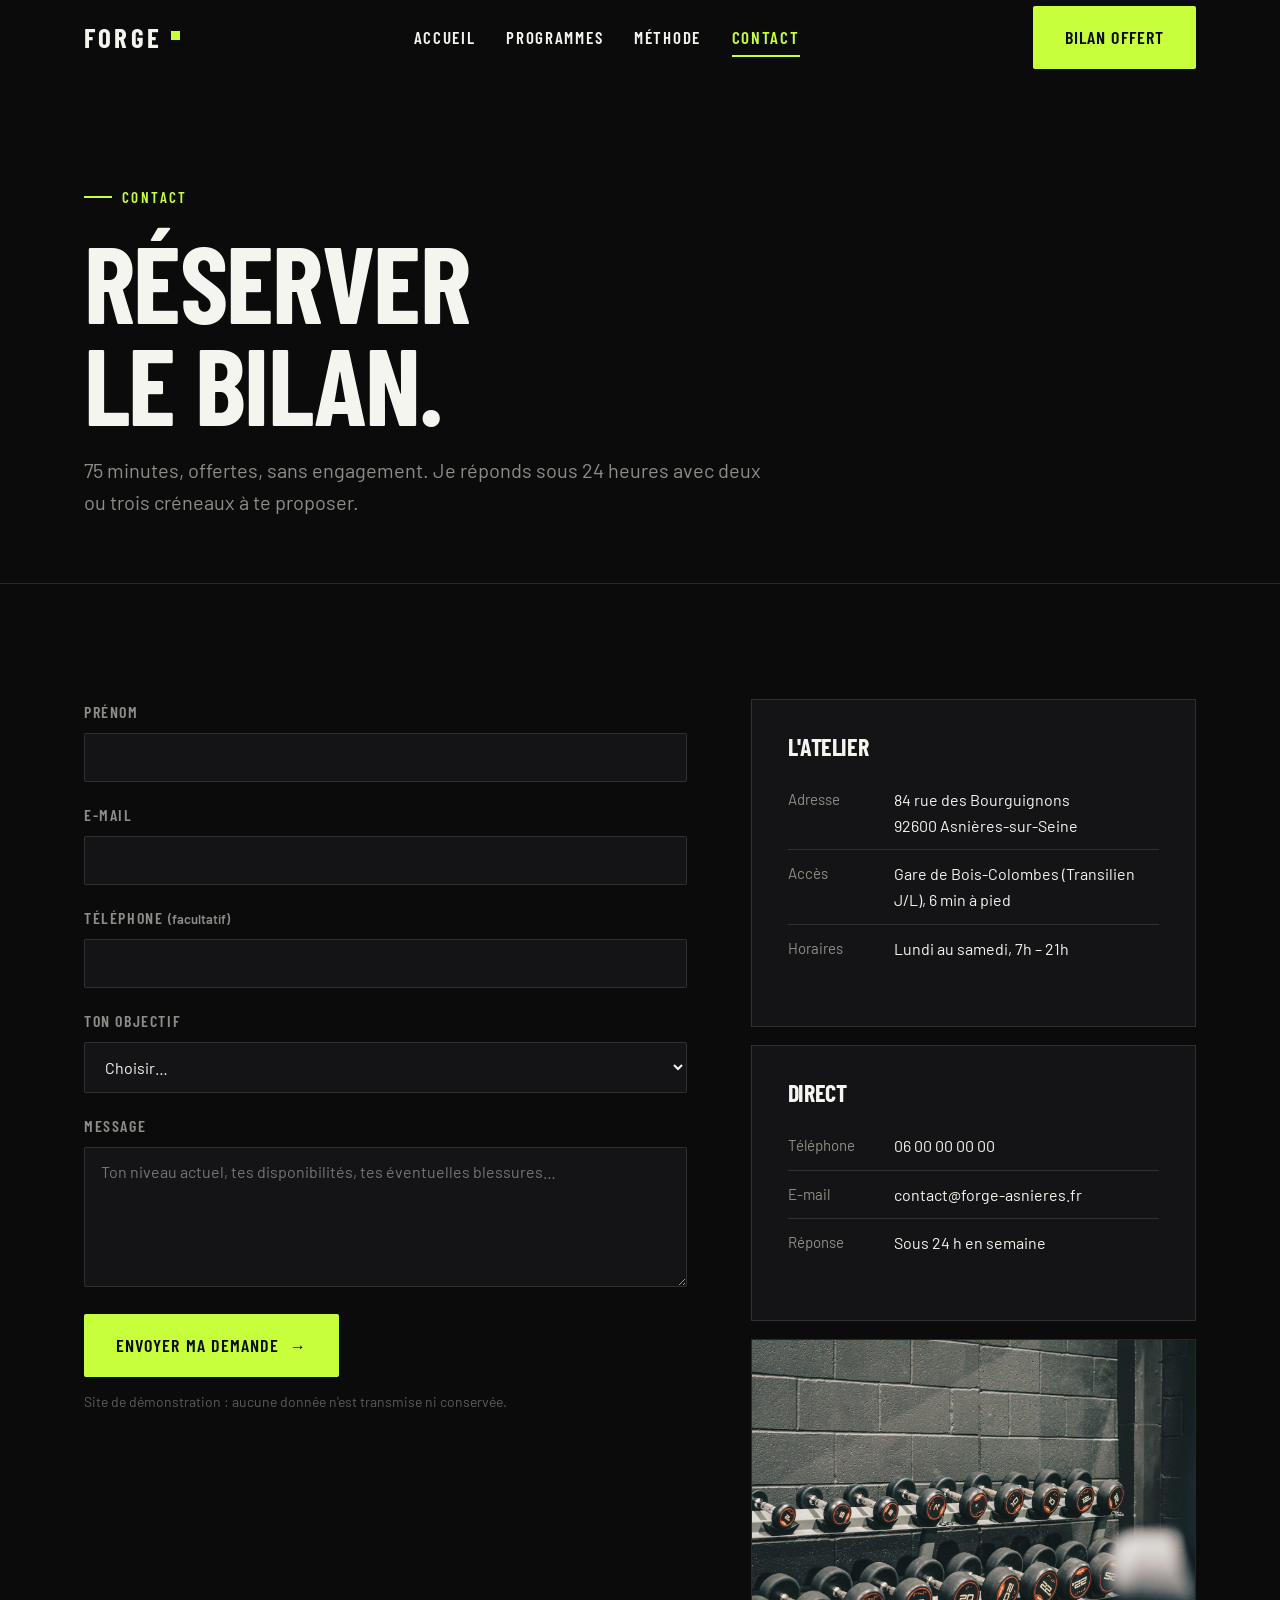
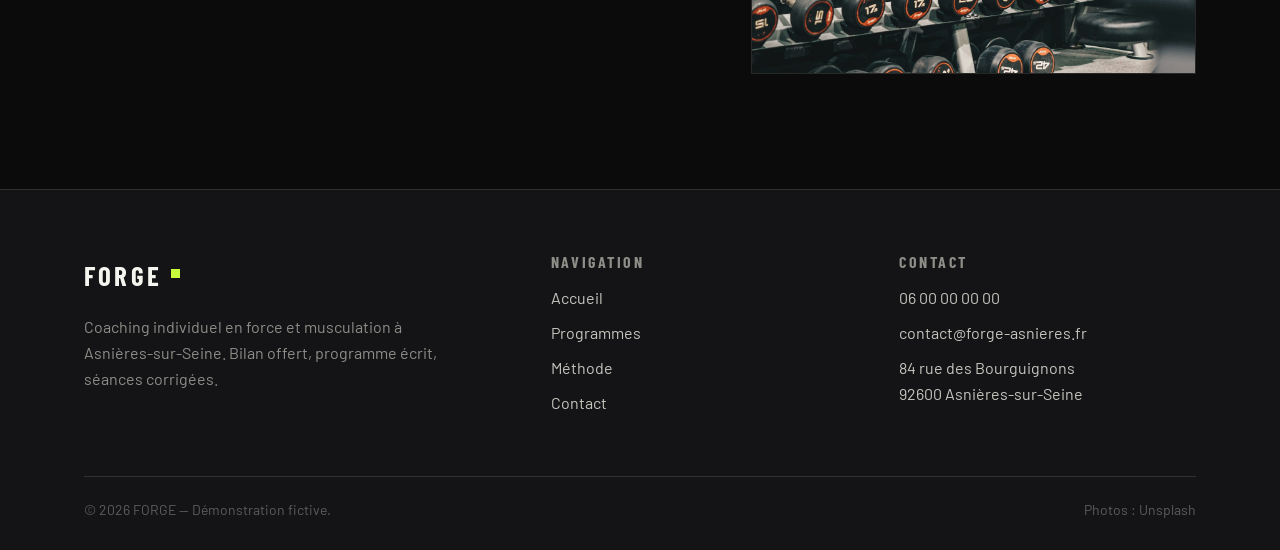
==== contact.html @ 5db246a4 "Mise en ligne initiale du site forge Co-Authored-By: Claude Opus 5.5 <noreply@anthropic.com>" ====
<!DOCTYPE html>
<html lang="fr">
<head>
<meta charset="utf-8">
<meta name="viewport" content="width=device-width, initial-scale=1">
<title>Réserver un bilan — FORGE, Asnières-sur-Seine</title>
<link rel="icon" href="images/favicon/favicon.ico" sizes="48x48">
<link rel="icon" type="image/png" sizes="32x32" href="images/favicon/favicon-32.png">
<link rel="icon" type="image/png" sizes="16x16" href="images/favicon/favicon-16.png">
<link rel="apple-touch-icon" href="images/favicon/apple-touch-icon.png">
<meta name="description" content="Réservez votre bilan offert de 75 minutes à l'atelier FORGE, 84 rue des Bourguignons, Asnières-sur-Seine.">
<link rel="stylesheet" href="css/style.css?v=2">
</head>
<body>

<header class="header" id="header">
  <div class="wrap">
    <a class="logo" href="index.html">Forge<span class="logo-dot"></span></a>
    <nav class="nav" aria-label="Navigation principale">
      <a href="index.html">Accueil</a>
      <a href="programmes.html">Programmes</a>
      <a href="index.html#methode">Méthode</a>
      <a href="contact.html" aria-current="page">Contact</a>
    </nav>
    <a class="btn btn--lime header-cta" href="contact.html">Bilan offert</a>
    <button class="burger" id="burger" aria-label="Ouvrir le menu" aria-expanded="false" aria-controls="mobile-nav">
      <span></span>
    </button>
  </div>
</header>

<nav class="mobile-nav" id="mobile-nav" aria-label="Navigation mobile">
  <a href="index.html">Accueil</a>
  <a href="programmes.html">Programmes</a>
  <a href="index.html#methode">Méthode</a>
  <a href="contact.html">Contact</a>
  <a class="btn btn--lime" href="contact.html">Réserver un bilan offert</a>
</nav>

<main>

  <section class="page-head">
    <div class="wrap">
      <span class="eyebrow">Contact</span>
      <h1>Réserver<br>le bilan.</h1>
      <p class="lead">75 minutes, offertes, sans engagement. Je réponds sous 24 heures avec deux ou trois créneaux à te proposer.</p>
    </div>
  </section>

  <section class="section">
    <div class="wrap">
      <div class="contact-grid">

        <div>
          <div class="form-ok" id="form-ok" role="status">
            <b>Demande envoyée.</b>
            <p style="margin-top:8px;color:#C6C6BF">Merci, je reviens vers toi sous 24 heures avec des créneaux. Dans une vraie mise en ligne, ce formulaire serait relié à une boîte mail ou à un service comme Formspree.</p>
          </div>

          <form id="contact-form" novalidate>
            <div class="field">
              <label for="nom">Prénom</label>
              <input type="text" id="nom" name="nom" autocomplete="given-name">
              <span class="err"></span>
            </div>

            <div class="field">
              <label for="email">E-mail</label>
              <input type="email" id="email" name="email" autocomplete="email">
              <span class="err"></span>
            </div>

            <div class="field">
              <label for="tel">Téléphone <span style="text-transform:none;letter-spacing:0;font-family:var(--font-body);font-size:13px">(facultatif)</span></label>
              <input type="tel" id="tel" name="tel" autocomplete="tel">
              <span class="err"></span>
            </div>

            <div class="field">
              <label for="objectif">Ton objectif</label>
              <select id="objectif" name="objectif">
                <option value="">Choisir…</option>
                <option value="debut">Débuter la musculation</option>
                <option value="force">Gagner en force</option>
                <option value="masse">Prendre de la masse</option>
                <option value="perte">Perdre du poids</option>
                <option value="retour">Revenir après une blessure ou une pause</option>
                <option value="competition">Préparer une compétition</option>
              </select>
              <span class="err"></span>
            </div>

            <div class="field">
              <label for="message">Message</label>
              <textarea id="message" name="message" placeholder="Ton niveau actuel, tes disponibilités, tes éventuelles blessures…"></textarea>
              <span class="err"></span>
            </div>

            <button class="btn btn--lime" type="submit">Envoyer ma demande <span class="arrow">&rarr;</span></button>
            <p class="form-note">Site de démonstration : aucune donnée n'est transmise ni conservée.</p>
          </form>
        </div>

        <aside>
          <div class="info-card">
            <h3>L'atelier</h3>
            <dl>
              <div class="info-row"><dt>Adresse</dt><dd>84 rue des Bourguignons<br>92600 Asnières-sur-Seine</dd></div>
              <div class="info-row"><dt>Accès</dt><dd>Gare de Bois-Colombes (Transilien J/L), 6 min à pied</dd></div>
              <div class="info-row"><dt>Horaires</dt><dd>Lundi au samedi, 7h – 21h</dd></div>
            </dl>
          </div>

          <div class="info-card">
            <h3>Direct</h3>
            <dl>
              <div class="info-row"><dt>Téléphone</dt><dd><a href="tel:+33600000000">06 00 00 00 00</a></dd></div>
              <div class="info-row"><dt>E-mail</dt><dd><a href="mailto:contact@forge-asnieres.fr">contact@forge-asnieres.fr</a></dd></div>
              <div class="info-row"><dt>Réponse</dt><dd>Sous 24 h en semaine</dd></div>
            </dl>
          </div>

          <figure style="margin:18px 0 0;border:1px solid var(--line)">
            <img src="images/halteres.jpg" alt="Rack d'haltères contre un mur de béton à l'atelier" loading="lazy" width="1600" height="1067" style="width:100%;aspect-ratio:4/3;object-fit:cover">
          </figure>
        </aside>

      </div>
    </div>
  </section>

</main>

<footer class="footer">
  <div class="wrap">
    <div class="footer-grid">
      <div>
        <a class="logo" href="index.html">Forge<span class="logo-dot"></span></a>
        <p class="footer-tag">Coaching individuel en force et musculation à Asnières-sur-Seine. Bilan offert, programme écrit, séances corrigées.</p>
      </div>
      <div>
        <h4>Navigation</h4>
        <ul>
          <li><a href="index.html">Accueil</a></li>
          <li><a href="programmes.html">Programmes</a></li>
          <li><a href="index.html#methode">Méthode</a></li>
          <li><a href="contact.html">Contact</a></li>
        </ul>
      </div>
      <div>
        <h4>Contact</h4>
        <ul>
          <li><a href="tel:+33600000000">06 00 00 00 00</a></li>
          <li><a href="mailto:contact@forge-asnieres.fr">contact@forge-asnieres.fr</a></li>
          <li>84 rue des Bourguignons<br>92600 Asnières-sur-Seine</li>
        </ul>
      </div>
    </div>
    <div class="footer-bottom">
      <span>© 2026 FORGE — Démonstration fictive.</span>
      <span>Photos : Unsplash</span>
    </div>
  </div>
</footer>

<script src="js/main.js?v=2"></script>
</body>
</html>
---- css/style.css ----
/* FORGE — coaching force & musculation. Charbon + lime, typo condensée, angles vifs. */
@import url('https://fonts.googleapis.com/css2?family=Barlow+Condensed:wght@500;600;700&family=Barlow:wght@300;400;500;600;700&display=swap');

:root {
  --ink: #0B0B0C;
  --ink-2: #141417;
  --ink-3: #1C1C21;
  --paper: #F5F5F0;
  --paper-2: #E6E6DF;
  --lime: #C8FF3D;
  --lime-2: #A9E522;
  --muted: #8E8E88;
  --muted-dark: #5C5C5E;
  --line: rgba(245, 245, 240, 0.12);
  --line-dark: rgba(11, 11, 12, 0.14);

  --font-display: "Barlow Condensed", "Arial Narrow", sans-serif;
  --font-body: "Barlow", system-ui, -apple-system, sans-serif;

  --wrap: 1240px;
  --gutter: clamp(20px, 5vw, 64px);
  --header-h: 76px;
}

* { box-sizing: border-box; }

html { scroll-behavior: smooth; }
@media (prefers-reduced-motion: reduce) {
  html { scroll-behavior: auto; }
}

body {
  margin: 0;
  background: var(--ink);
  color: var(--paper);
  font-family: var(--font-body);
  font-size: 17px;
  line-height: 1.62;
  font-weight: 400;
  -webkit-font-smoothing: antialiased;
  overflow-x: hidden;
}

h1, h2, h3, h4 {
  font-family: var(--font-display);
  font-weight: 700;
  line-height: 0.94;
  letter-spacing: -0.015em;
  text-transform: uppercase;
  margin: 0;
}

p { margin: 0; }
ul, ol { margin: 0; padding: 0; list-style: none; }
a { color: inherit; text-decoration: none; }
/* height:auto est indispensable : sans lui l'attribut HTML height écrase l'aspect-ratio CSS */
img { display: block; max-width: 100%; height: auto; }
button { font: inherit; cursor: pointer; }

:focus-visible {
  outline: 3px solid var(--lime);
  outline-offset: 3px;
}

.wrap {
  max-width: var(--wrap);
  margin-inline: auto;
  padding-inline: var(--gutter);
}

.section { padding-block: clamp(64px, 9vw, 130px); }
.section--tight { padding-block: clamp(48px, 6vw, 84px); }

.paper {
  background: var(--paper);
  color: var(--ink);
}
.paper .eyebrow { color: var(--ink); }
.paper .eyebrow::before { background: var(--ink); }

/* ---------- petits éléments partagés ---------- */

.eyebrow {
  display: inline-flex;
  align-items: center;
  gap: 10px;
  font-family: var(--font-display);
  font-size: 15px;
  font-weight: 600;
  letter-spacing: 0.16em;
  text-transform: uppercase;
  color: var(--lime);
  margin-bottom: 20px;
}
.eyebrow::before {
  content: "";
  width: 28px;
  height: 2px;
  background: var(--lime);
}

.h-xl { font-size: clamp(44px, 7.4vw, 104px); }
.h-lg { font-size: clamp(36px, 5.2vw, 68px); }
.h-md { font-size: clamp(26px, 3.2vw, 40px); }

.lead {
  font-size: clamp(17px, 1.6vw, 20px);
  color: var(--muted);
  max-width: 62ch;
}
.paper .lead { color: #4A4A46; }

.mark {
  color: var(--lime);
}

.btn {
  display: inline-flex;
  align-items: center;
  justify-content: center;
  gap: 10px;
  padding: 15px 30px;
  font-family: var(--font-display);
  font-size: 18px;
  font-weight: 600;
  letter-spacing: 0.06em;
  text-transform: uppercase;
  border: 2px solid transparent;
  border-radius: 2px;
  transition: background-color .2s ease, color .2s ease, border-color .2s ease, transform .2s ease;
}
.btn:active { transform: translateY(1px); }

.btn--lime { background: var(--lime); color: var(--ink); }
.btn--lime:hover { background: var(--lime-2); }

.btn--ghost { border-color: var(--line); color: var(--paper); }
.btn--ghost:hover { border-color: var(--lime); color: var(--lime); }

.paper .btn--ghost { border-color: var(--line-dark); color: var(--ink); }
.paper .btn--ghost:hover { border-color: var(--ink); background: var(--ink); color: var(--paper); }

.btn--dark { background: var(--ink); color: var(--paper); }
.btn--dark:hover { background: #26262b; }

.arrow { font-size: 0.9em; }

/* ---------- header ---------- */

.header {
  position: fixed;
  inset: 0 0 auto 0;
  z-index: 100;
  height: var(--header-h);
  display: flex;
  align-items: center;
  transition: background-color .3s ease, border-color .3s ease;
  border-bottom: 1px solid transparent;
}
.header.is-stuck {
  background: rgba(11, 11, 12, 0.92);
  backdrop-filter: blur(12px);
  border-bottom-color: var(--line);
}
.header .wrap {
  width: 100%;
  display: flex;
  align-items: center;
  justify-content: space-between;
  gap: 24px;
}

.logo {
  font-family: var(--font-display);
  font-size: 27px;
  font-weight: 700;
  letter-spacing: 0.12em;
  text-transform: uppercase;
  display: inline-flex;
  align-items: center;
  gap: 9px;
}
.logo-dot {
  width: 9px;
  height: 9px;
  background: var(--lime);
  display: block;
  margin-bottom: 4px;
}

.nav {
  display: flex;
  align-items: center;
  gap: clamp(18px, 2.4vw, 36px);
}
.nav a {
  font-family: var(--font-display);
  font-size: 17px;
  font-weight: 600;
  letter-spacing: 0.1em;
  text-transform: uppercase;
  color: var(--paper);
  padding-block: 6px;
  position: relative;
}
.nav a::after {
  content: "";
  position: absolute;
  left: 0;
  bottom: 0;
  width: 0;
  height: 2px;
  background: var(--lime);
  transition: width .25s ease;
}
.nav a:hover::after,
.nav a[aria-current="page"]::after { width: 100%; }
.nav a[aria-current="page"] { color: var(--lime); }

.header-cta { display: inline-flex; }

.burger {
  display: none;
  width: 44px;
  height: 44px;
  background: none;
  border: 1px solid var(--line);
  border-radius: 2px;
  color: var(--paper);
  align-items: center;
  justify-content: center;
  padding: 0;
  -webkit-appearance: none;
  appearance: none;
}
.burger span {
  display: block;
  width: 20px;
  height: 2px;
  background: currentColor;
  position: relative;
  transition: background-color .2s ease;
}
.burger span::before,
.burger span::after {
  content: "";
  position: absolute;
  left: 0;
  width: 20px;
  height: 2px;
  background: currentColor;
  transition: transform .25s ease;
}
.burger span::before { top: -6px; }
.burger span::after { top: 6px; }
.burger[aria-expanded="true"] span { background: transparent; }
.burger[aria-expanded="true"] span::before { transform: translateY(6px) rotate(45deg); }
.burger[aria-expanded="true"] span::after { transform: translateY(-6px) rotate(-45deg); }

.mobile-nav {
  position: fixed;
  inset: var(--header-h) 0 auto 0;
  background: var(--ink);
  border-bottom: 1px solid var(--line);
  z-index: 99;
  padding: 12px var(--gutter) 28px;
  display: none;
  flex-direction: column;
  gap: 4px;
}
.mobile-nav.is-open { display: flex; }
.mobile-nav a {
  font-family: var(--font-display);
  font-size: 30px;
  font-weight: 600;
  letter-spacing: 0.04em;
  text-transform: uppercase;
  padding-block: 12px;
  border-bottom: 1px solid var(--line);
}
.mobile-nav .btn { margin-top: 18px; }

/* ---------- hero ---------- */

.hero {
  position: relative;
  min-height: 100svh;
  display: flex;
  align-items: flex-end;
  overflow: hidden;
  border-bottom: 1px solid var(--line);
}
.hero-bg {
  position: absolute;
  inset: 0;
  background-image: url("../images/hero-barre.jpg");
  background-size: cover;
  background-position: center 38%;
  transform: scale(1.04);
}
.hero-bg::after {
  content: "";
  position: absolute;
  inset: 0;
  background:
    linear-gradient(to top, rgba(11, 11, 12, 0.95) 6%, rgba(11, 11, 12, 0.34) 52%, rgba(11, 11, 12, 0.66) 100%),
    linear-gradient(to right, rgba(11, 11, 12, 0.82) 0%, rgba(11, 11, 12, 0.04) 58%);
}
.hero .wrap {
  position: relative;
  z-index: 2;
  width: 100%;
  padding-bottom: clamp(38px, 5vw, 64px);
  padding-top: calc(var(--header-h) + 40px);
}
.hero h1 {
  font-size: clamp(38px, 6.2vw, 84px);
  line-height: 0.92;
  max-width: 16ch;
}
.hero h1 .line { display: block; overflow: hidden; }
.hero h1 .line > span {
  display: block;
  animation: rise 0.9s cubic-bezier(0.22, 1, 0.36, 1) backwards;
}
.hero h1 .line:nth-child(1) > span { animation-delay: .05s; }
.hero h1 .line:nth-child(2) > span { animation-delay: .17s; }

.hero-sub {
  margin-top: 26px;
  max-width: 48ch;
  font-size: clamp(16px, 1.5vw, 19px);
  color: #CFCFC8;
  animation: rise 0.9s cubic-bezier(0.22, 1, 0.36, 1) .32s backwards;
}
.hero-actions {
  display: flex;
  flex-wrap: wrap;
  gap: 12px;
  margin-top: 32px;
  animation: rise 0.9s cubic-bezier(0.22, 1, 0.36, 1) .42s backwards;
}
@keyframes rise {
  from { opacity: 0; transform: translateY(22px); }
  to { opacity: 1; transform: translateY(0); }
}

.scroll-hint {
  position: absolute;
  right: var(--gutter);
  bottom: clamp(38px, 5vw, 64px);
  z-index: 2;
  display: flex;
  align-items: center;
  gap: 12px;
  font-family: var(--font-display);
  font-size: 14px;
  font-weight: 600;
  letter-spacing: 0.18em;
  text-transform: uppercase;
  color: var(--muted);
}
.scroll-hint i {
  display: block;
  width: 1px;
  height: 46px;
  background: linear-gradient(to bottom, var(--lime), transparent);
}

/* ---------- bande de chiffres ---------- */

.stats {
  background: var(--lime);
  color: var(--ink);
}
.stats ul {
  display: grid;
  grid-template-columns: repeat(3, 1fr);
}
.stats li {
  padding: clamp(26px, 3.4vw, 44px) clamp(14px, 2vw, 32px);
  border-left: 1px solid rgba(11, 11, 12, 0.18);
}
.stats li:first-child { border-left: 0; }
.stats .num {
  font-family: var(--font-display);
  font-size: clamp(42px, 6vw, 82px);
  font-weight: 700;
  line-height: 0.9;
  letter-spacing: -0.02em;
  display: block;
}
.stats .label {
  font-size: 14px;
  font-weight: 600;
  letter-spacing: 0.1em;
  text-transform: uppercase;
  margin-top: 10px;
  color: rgba(11, 11, 12, 0.72);
}

/* ---------- pour qui (blocs) ---------- */

.section-head {
  display: grid;
  grid-template-columns: minmax(0, 1.1fr) minmax(0, 1fr);
  gap: clamp(20px, 4vw, 60px);
  align-items: end;
  margin-bottom: clamp(38px, 5vw, 64px);
}
.section-head .lead { margin-bottom: 4px; }

.cases {
  display: grid;
  grid-template-columns: repeat(3, 1fr);
  gap: 1px;
  background: var(--line-dark);
  border-block: 1px solid var(--line-dark);
}
.case {
  background: var(--paper);
  padding: clamp(26px, 3vw, 40px) clamp(20px, 2.4vw, 34px) clamp(30px, 3.6vw, 46px);
  transition: background-color .25s ease, color .25s ease;
}
.case:hover { background: var(--ink); color: var(--paper); }
.case:hover .case-num { color: var(--lime); }
.case:hover p { color: #B9B9B2; }
.case-num {
  font-family: var(--font-display);
  font-size: 15px;
  font-weight: 700;
  letter-spacing: 0.2em;
  color: var(--muted-dark);
  transition: color .25s ease;
}
.case h3 {
  font-size: clamp(24px, 2.6vw, 33px);
  margin: 16px 0 12px;
}
.case p { color: #55554F; transition: color .25s ease; font-size: 16px; }

/* ---------- méthode (timeline) ---------- */

.method-layout {
  display: grid;
  grid-template-columns: minmax(0, 0.9fr) minmax(0, 1.1fr);
  gap: clamp(30px, 5vw, 80px);
  align-items: start;
}
.method-sticky { position: sticky; top: calc(var(--header-h) + 36px); }
.method-figure {
  margin-top: 30px;
  border: 1px solid var(--line);
  overflow: hidden;
}
.method-figure img {
  width: 100%;
  aspect-ratio: 4 / 3;
  object-fit: cover;
  filter: grayscale(1) contrast(1.06);
}

.method {
  position: relative;
  padding-left: clamp(46px, 5vw, 66px);
}
.method::before {
  content: "";
  position: absolute;
  left: 16px;
  top: 8px;
  bottom: 8px;
  width: 2px;
  background: var(--line);
}
.method-fill {
  position: absolute;
  left: 16px;
  top: 8px;
  width: 2px;
  height: 0;
  background: var(--lime);
  transition: height .15s linear;
}
.phase {
  position: relative;
  padding-bottom: clamp(30px, 4vw, 48px);
}
.phase:last-child { padding-bottom: 0; }
.phase::before {
  content: "";
  position: absolute;
  left: calc(-1 * clamp(46px, 5vw, 66px) + 11px);
  top: 10px;
  width: 12px;
  height: 12px;
  background: var(--ink-3);
  border: 2px solid var(--muted-dark);
  border-radius: 50%;
  transition: background-color .3s ease, border-color .3s ease, transform .3s ease;
}
.phase.is-on::before {
  background: var(--lime);
  border-color: var(--lime);
  transform: scale(1.15);
}
.phase-kicker {
  font-family: var(--font-display);
  font-size: 14px;
  font-weight: 700;
  letter-spacing: 0.2em;
  color: var(--muted-dark);
  transition: color .3s ease;
}
.phase.is-on .phase-kicker { color: var(--lime); }
.phase h3 {
  font-size: clamp(25px, 2.8vw, 36px);
  margin: 10px 0 12px;
  color: var(--muted);
  transition: color .3s ease;
}
.phase.is-on h3 { color: var(--paper); }
.phase p { color: var(--muted); font-size: 16px; max-width: 54ch; }

/* ---------- programmes ---------- */

.plans {
  display: grid;
  gap: 1px;
  background: var(--line);
  border-block: 1px solid var(--line);
}
.plan {
  background: var(--ink);
  display: grid;
  grid-template-columns: 82px minmax(0, 1.15fr) minmax(0, 1.5fr) auto;
  gap: clamp(16px, 2.6vw, 40px);
  align-items: center;
  padding: clamp(24px, 3vw, 38px) clamp(4px, 1vw, 12px);
  transition: background-color .25s ease;
  position: relative;
}
.plan:hover { background: var(--ink-2); }
.plan-index {
  font-family: var(--font-display);
  font-size: clamp(30px, 3.6vw, 46px);
  font-weight: 700;
  color: var(--muted-dark);
  line-height: 1;
  text-align: center;
  transition: color .25s ease;
}
.plan:hover .plan-index { color: var(--lime); }
.plan-name { font-size: clamp(28px, 3.4vw, 44px); }
.plan-name small {
  display: block;
  font-family: var(--font-body);
  font-size: 14px;
  font-weight: 600;
  letter-spacing: 0.08em;
  text-transform: uppercase;
  color: var(--lime);
  margin-top: 8px;
}
.plan-desc { color: var(--muted); font-size: 16px; }
.plan-desc ul { display: flex; flex-wrap: wrap; gap: 8px 18px; margin-top: 12px; }
.plan-desc li {
  font-size: 14px;
  font-weight: 500;
  letter-spacing: 0.04em;
  text-transform: uppercase;
  color: #B4B4AD;
  display: flex;
  align-items: center;
  gap: 7px;
}
.plan-desc li::before {
  content: "";
  width: 5px;
  height: 5px;
  background: var(--lime);
}
.plan-price {
  text-align: right;
  padding-right: clamp(6px, 1.4vw, 18px);
  white-space: nowrap;
}
.plan-price b {
  font-family: var(--font-display);
  font-size: clamp(30px, 3.4vw, 42px);
  font-weight: 700;
  display: block;
  line-height: 1;
}
.plan-price span {
  font-size: 13px;
  letter-spacing: 0.08em;
  text-transform: uppercase;
  color: var(--muted);
}
.plan--featured { background: var(--ink-2); }
.plan--featured::after {
  content: "";
  position: absolute;
  left: 0;
  top: 0;
  bottom: 0;
  width: 3px;
  background: var(--lime);
}

/* ---------- sélecteur de programme ---------- */

.finder {
  border: 1px solid var(--line);
  background: var(--ink-2);
  padding: clamp(24px, 3.4vw, 52px);
}
.paper .finder {
  background: #FFFFFF;
  border-color: var(--line-dark);
}
.finder-step { display: none; }
.finder-step.is-active { display: block; animation: fade .35s ease; }
@keyframes fade { from { opacity: 0; transform: translateY(8px); } to { opacity: 1; transform: none; } }

.finder-progress {
  display: flex;
  gap: 6px;
  margin-bottom: 26px;
}
.finder-progress i {
  height: 3px;
  flex: 1;
  background: var(--line-dark);
  transition: background-color .3s ease;
}
.finder-progress i.is-done { background: var(--lime); }

.finder h3 { font-size: clamp(24px, 2.8vw, 34px); margin-bottom: 22px; }
.finder-options { display: grid; gap: 10px; }
.finder-opt {
  display: flex;
  align-items: center;
  justify-content: space-between;
  gap: 16px;
  width: 100%;
  text-align: left;
  padding: 17px 20px;
  background: transparent;
  border: 1px solid var(--line-dark);
  border-radius: 2px;
  color: inherit;
  font-size: 16px;
  font-weight: 500;
  transition: border-color .2s ease, background-color .2s ease, transform .2s ease;
}
.finder-opt:hover {
  border-color: var(--ink);
  background: var(--ink);
  color: var(--paper);
  transform: translateX(4px);
}
.finder-opt .chev { color: var(--lime); font-family: var(--font-display); font-weight: 700; }

.finder-result { display: none; }
.finder-result.is-active { display: block; animation: fade .4s ease; }
.finder-result .res-badge {
  display: inline-block;
  background: var(--lime);
  color: var(--ink);
  font-family: var(--font-display);
  font-size: 14px;
  font-weight: 700;
  letter-spacing: 0.18em;
  text-transform: uppercase;
  padding: 7px 14px;
  margin-bottom: 18px;
}
.finder-result h3 { font-size: clamp(34px, 5vw, 62px); margin-bottom: 6px; }
.finder-result .res-price {
  font-family: var(--font-display);
  font-size: 22px;
  font-weight: 600;
  letter-spacing: 0.06em;
  text-transform: uppercase;
  color: var(--muted-dark);
  margin-bottom: 16px;
}
.finder-result .res-why { color: #55554F; max-width: 52ch; margin-bottom: 24px; }
.finder-actions { display: flex; flex-wrap: wrap; gap: 12px; }
.finder-restart {
  background: none;
  border: 0;
  padding: 0;
  color: var(--muted-dark);
  font-size: 15px;
  text-decoration: underline;
  text-underline-offset: 4px;
}
.finder-restart:hover { color: var(--ink); }

/* ---------- résultats ---------- */

.results {
  display: grid;
  grid-template-columns: repeat(3, 1fr);
  gap: clamp(16px, 2vw, 28px);
}
.result {
  border: 1px solid var(--line);
  padding: clamp(22px, 2.6vw, 34px);
  display: flex;
  flex-direction: column;
  gap: 18px;
  transition: border-color .25s ease, transform .25s ease;
}
.result:hover { border-color: var(--lime); transform: translateY(-3px); }
.result-jump {
  display: flex;
  align-items: baseline;
  gap: 12px;
  font-family: var(--font-display);
  font-weight: 700;
  line-height: 1;
}
.result-jump .from { font-size: clamp(24px, 2.6vw, 32px); color: var(--muted-dark); }
.result-jump .to { font-size: clamp(38px, 4.6vw, 58px); color: var(--lime); }
.result-jump .sep { color: var(--muted-dark); font-size: 22px; }
.result-metric {
  font-size: 13px;
  font-weight: 600;
  letter-spacing: 0.14em;
  text-transform: uppercase;
  color: var(--muted);
}
.result blockquote {
  margin: 0;
  font-size: 16px;
  color: #C6C6BF;
  border-left: 2px solid var(--line);
  padding-left: 16px;
}
.result cite {
  font-style: normal;
  font-size: 14px;
  font-weight: 600;
  letter-spacing: 0.06em;
  text-transform: uppercase;
  color: var(--muted);
  margin-top: auto;
}

/* ---------- coach ---------- */

.coach {
  display: grid;
  grid-template-columns: minmax(0, 0.85fr) minmax(0, 1.15fr);
  gap: clamp(28px, 5vw, 76px);
  align-items: center;
}
.coach-photo { position: relative; }
.coach-photo img {
  width: 100%;
  aspect-ratio: 4 / 5;
  object-fit: cover;
  object-position: center 22%;
}
.coach-photo::after {
  content: "";
  position: absolute;
  left: -14px;
  bottom: -14px;
  width: 96px;
  height: 96px;
  border-left: 3px solid var(--lime);
  border-bottom: 3px solid var(--lime);
}
.coach-creds {
  display: grid;
  gap: 1px;
  background: var(--line-dark);
  border: 1px solid var(--line-dark);
  margin-top: 30px;
}
.paper .coach-creds { background: var(--line-dark); }
.coach-creds li {
  background: var(--paper);
  padding: 15px 20px;
  display: flex;
  align-items: center;
  gap: 14px;
  font-size: 15px;
  font-weight: 500;
}
.coach-creds li b {
  font-family: var(--font-display);
  font-size: 17px;
  letter-spacing: 0.12em;
  color: var(--muted-dark);
  min-width: 26px;
}

/* ---------- lieu ---------- */

.place {
  position: relative;
  min-height: clamp(360px, 52vw, 560px);
  display: flex;
  align-items: center;
  overflow: hidden;
}
.place-bg {
  position: absolute;
  inset: 0;
  background: url("../images/salle.jpg") center/cover;
}
.place-bg::after {
  content: "";
  position: absolute;
  inset: 0;
  background: linear-gradient(to right,
    rgba(11, 11, 12, 0.96) 0%,
    rgba(11, 11, 12, 0.92) 52%,
    rgba(11, 11, 12, 0.50) 78%,
    rgba(11, 11, 12, 0.30) 100%);
}
.place .wrap { position: relative; z-index: 2; }
.place-card { max-width: 56ch; }
.place .lead { color: #D2D2CB; }
.place-facts {
  display: grid;
  grid-template-columns: repeat(3, minmax(0, 1fr));
  gap: 20px;
  margin-top: 26px;
  padding-top: 22px;
  border-top: 1px solid var(--line);
}
.place-facts dt {
  font-size: 13px;
  font-weight: 600;
  letter-spacing: 0.12em;
  text-transform: uppercase;
  color: var(--lime);
}
.place-facts dd { margin: 4px 0 0; font-size: 16px; color: #CFCFC8; }

/* ---------- CTA final ---------- */

.cta {
  background: var(--lime);
  color: var(--ink);
  text-align: center;
}
.cta h2 { font-size: clamp(40px, 6.6vw, 92px); }
.cta p {
  margin: 20px auto 30px;
  max-width: 50ch;
  color: rgba(11, 11, 12, 0.76);
  font-size: 18px;
}
.cta .btn--dark { padding-inline: 44px; }

/* ---------- footer ---------- */

.footer {
  background: var(--ink-2);
  border-top: 1px solid var(--line);
  padding-block: clamp(44px, 5vw, 70px) 28px;
}
.footer-grid {
  display: grid;
  grid-template-columns: minmax(0, 1.4fr) repeat(2, minmax(0, 1fr));
  gap: clamp(26px, 4vw, 56px);
}
.footer h4 {
  font-size: 16px;
  letter-spacing: 0.16em;
  color: var(--muted);
  margin-bottom: 16px;
}
.footer li { margin-bottom: 9px; font-size: 16px; color: #C6C6BF; }
.footer li a:hover { color: var(--lime); }
.footer-tag { color: var(--muted); max-width: 40ch; margin-top: 16px; font-size: 16px; }
.footer-bottom {
  margin-top: clamp(32px, 4vw, 52px);
  padding-top: 22px;
  border-top: 1px solid var(--line);
  display: flex;
  flex-wrap: wrap;
  gap: 10px 24px;
  justify-content: space-between;
  font-size: 14px;
  color: var(--muted-dark);
}

/* ---------- page interne : bandeau ---------- */

.page-head {
  padding-top: calc(var(--header-h) + clamp(56px, 8vw, 110px));
  padding-bottom: clamp(38px, 5vw, 70px);
  border-bottom: 1px solid var(--line);
  position: relative;
  overflow: hidden;
}
.page-head h1 { font-size: clamp(46px, 8.5vw, 116px); }
.page-head .lead { margin-top: 20px; }

/* ---------- grille détail programme ---------- */

.detail {
  display: grid;
  grid-template-columns: repeat(3, 1fr);
  gap: clamp(16px, 2vw, 26px);
}
.detail-card {
  border: 1px solid var(--line);
  background: var(--ink-2);
  display: flex;
  flex-direction: column;
  transition: transform .25s ease, border-color .25s ease;
}
.detail-card:hover { transform: translateY(-4px); border-color: var(--lime); }
.detail-card img {
  width: 100%;
  aspect-ratio: 16 / 10;
  object-fit: cover;
  filter: grayscale(1) contrast(1.1);
  transition: filter .35s ease;
}
.detail-card:hover img { filter: grayscale(0) contrast(1); }
.detail-body { padding: clamp(22px, 2.6vw, 32px); display: flex; flex-direction: column; gap: 14px; flex: 1; }
.detail-body h3 { font-size: clamp(28px, 3vw, 38px); }
.detail-body .price {
  font-family: var(--font-display);
  font-size: 34px;
  font-weight: 700;
  color: var(--lime);
  line-height: 1;
}
.detail-body .price span {
  font-family: var(--font-body);
  font-size: 13px;
  font-weight: 600;
  letter-spacing: 0.1em;
  text-transform: uppercase;
  color: var(--muted);
  display: block;
  margin-top: 6px;
}
.detail-list { display: grid; gap: 9px; margin-top: 4px; }
.detail-list li {
  display: flex;
  gap: 10px;
  font-size: 15px;
  color: #C0C0B9;
  line-height: 1.45;
}
.detail-list li::before { content: "—"; color: var(--lime); }
.detail-body .btn { margin-top: auto; }

/* ---------- FAQ ---------- */

.faq { display: grid; gap: 1px; background: var(--line); border-block: 1px solid var(--line); }
.faq-item { background: var(--ink); }
.faq-q {
  width: 100%;
  background: none;
  border: 0;
  padding: clamp(20px, 2.4vw, 28px) 0;
  display: flex;
  align-items: center;
  justify-content: space-between;
  gap: 20px;
  text-align: left;
  color: var(--paper);
  font-family: var(--font-display);
  font-size: clamp(20px, 2.2vw, 27px);
  font-weight: 600;
  text-transform: uppercase;
  letter-spacing: -0.01em;
  transition: color .2s ease;
}
.faq-q:hover { color: var(--lime); }
.faq-q .sign {
  flex: none;
  width: 22px;
  height: 22px;
  position: relative;
}
.faq-q .sign::before,
.faq-q .sign::after {
  content: "";
  position: absolute;
  background: var(--lime);
  transition: transform .25s ease, opacity .25s ease;
}
.faq-q .sign::before { left: 0; top: 10px; width: 22px; height: 2px; }
.faq-q .sign::after { left: 10px; top: 0; width: 2px; height: 22px; }
.faq-q[aria-expanded="true"] .sign::after { transform: rotate(90deg); opacity: 0; }
.faq-a {
  max-height: 0;
  overflow: hidden;
  transition: max-height .3s ease;
}
.faq-a p { padding-bottom: 26px; color: var(--muted); max-width: 70ch; }

/* ---------- contact ---------- */

.contact-grid {
  display: grid;
  grid-template-columns: minmax(0, 1.15fr) minmax(0, 0.85fr);
  gap: clamp(30px, 5vw, 70px);
  align-items: start;
}
.field { margin-bottom: 20px; }
.field label {
  display: block;
  font-family: var(--font-display);
  font-size: 16px;
  font-weight: 600;
  letter-spacing: 0.1em;
  text-transform: uppercase;
  margin-bottom: 8px;
  color: var(--muted);
}
.field input,
.field select,
.field textarea {
  width: 100%;
  background: var(--ink-2);
  border: 1px solid var(--line);
  border-radius: 2px;
  color: var(--paper);
  font-family: var(--font-body);
  font-size: 16px;
  padding: 14px 16px;
  transition: border-color .2s ease;
}
.field textarea { min-height: 140px; resize: vertical; }
.field input:focus,
.field select:focus,
.field textarea:focus { outline: none; border-color: var(--lime); }
.field .err {
  display: none;
  margin-top: 7px;
  font-size: 14px;
  color: #FF6B5E;
}
.field.has-error input,
.field.has-error select,
.field.has-error textarea { border-color: #FF6B5E; }
.field.has-error .err { display: block; }

.form-note { font-size: 14px; color: var(--muted-dark); margin-top: 14px; }
.form-ok {
  display: none;
  border: 1px solid var(--lime);
  background: rgba(200, 255, 61, 0.08);
  padding: 22px 24px;
  margin-bottom: 24px;
}
.form-ok.is-on { display: block; }
.form-ok b { color: var(--lime); font-family: var(--font-display); font-size: 22px; letter-spacing: 0.04em; }

.info-card {
  border: 1px solid var(--line);
  background: var(--ink-2);
  padding: clamp(24px, 3vw, 36px);
}
.info-card + .info-card { margin-top: 18px; }
.info-card h3 { font-size: 24px; margin-bottom: 16px; }
.info-row { display: flex; gap: 14px; padding-block: 11px; border-top: 1px solid var(--line); font-size: 16px; }
.info-row:first-of-type { border-top: 0; }
.info-row dt { color: var(--muted); min-width: 92px; font-size: 15px; }
.info-row dd { margin: 0; color: var(--paper); }
.info-card a:hover { color: var(--lime); }

/* ---------- apparition au scroll ---------- */

.reveal { opacity: 0; transform: translateY(24px); }
.reveal.is-in {
  opacity: 1;
  transform: none;
  transition: opacity .7s cubic-bezier(0.22, 1, 0.36, 1), transform .7s cubic-bezier(0.22, 1, 0.36, 1);
}
@media (prefers-reduced-motion: reduce) {
  .reveal, .reveal.is-in { opacity: 1; transform: none; transition: none; }
  .hero h1 .line > span, .hero-sub, .hero-actions { animation: none; }
}

/* ---------- responsive ---------- */

@media (max-width: 1080px) {
  .plan { grid-template-columns: 60px minmax(0, 1fr) auto; row-gap: 14px; }
  .plan-desc { grid-column: 2 / -1; }
  .method-layout { grid-template-columns: 1fr; }
  .method-sticky { position: static; }
  .method-figure { display: none; }
}

@media (max-width: 900px) {
  .nav, .header-cta { display: none; }
  .burger { display: inline-flex; }
  .section-head { grid-template-columns: 1fr; align-items: start; }
  .cases { grid-template-columns: 1fr; }
  .results { grid-template-columns: 1fr; }
  .coach { grid-template-columns: 1fr; }
  .coach-photo img { aspect-ratio: 3 / 2; object-position: center 20%; }
  .detail { grid-template-columns: 1fr; }
  .contact-grid { grid-template-columns: 1fr; }
  /* le dégradé horizontal ne protège plus le texte quand il occupe toute la largeur */
  .place-bg::after {
    background: linear-gradient(to bottom, rgba(11, 11, 12, 0.88), rgba(11, 11, 12, 0.94));
  }
  .footer-grid { grid-template-columns: 1fr 1fr; }
  .scroll-hint { display: none; }
  .hero-bg::after {
    background: linear-gradient(to top,
      rgba(11, 11, 12, 0.97) 18%,
      rgba(11, 11, 12, 0.62) 68%,
      rgba(11, 11, 12, 0.80) 100%);
  }
}

@media (max-width: 620px) {
  body { font-size: 16px; }
  .stats ul { grid-template-columns: 1fr; }
  .stats li { border-left: 0; border-top: 1px solid rgba(11, 11, 12, 0.18); }
  .stats li:first-child { border-top: 0; }
  .plan {
    grid-template-columns: 1fr;
    gap: 12px;
    padding-inline: 2px;
  }
  .plan-index { text-align: left; font-size: 24px; }
  .plan-desc { grid-column: 1; }
  .plan-price { text-align: left; padding-right: 0; }
  .plan--featured::after { width: 100%; height: 3px; bottom: auto; }
  .footer-grid { grid-template-columns: 1fr; }
  .place-facts { grid-template-columns: 1fr; gap: 14px; }
  .hero h1 { max-width: 100%; }
}
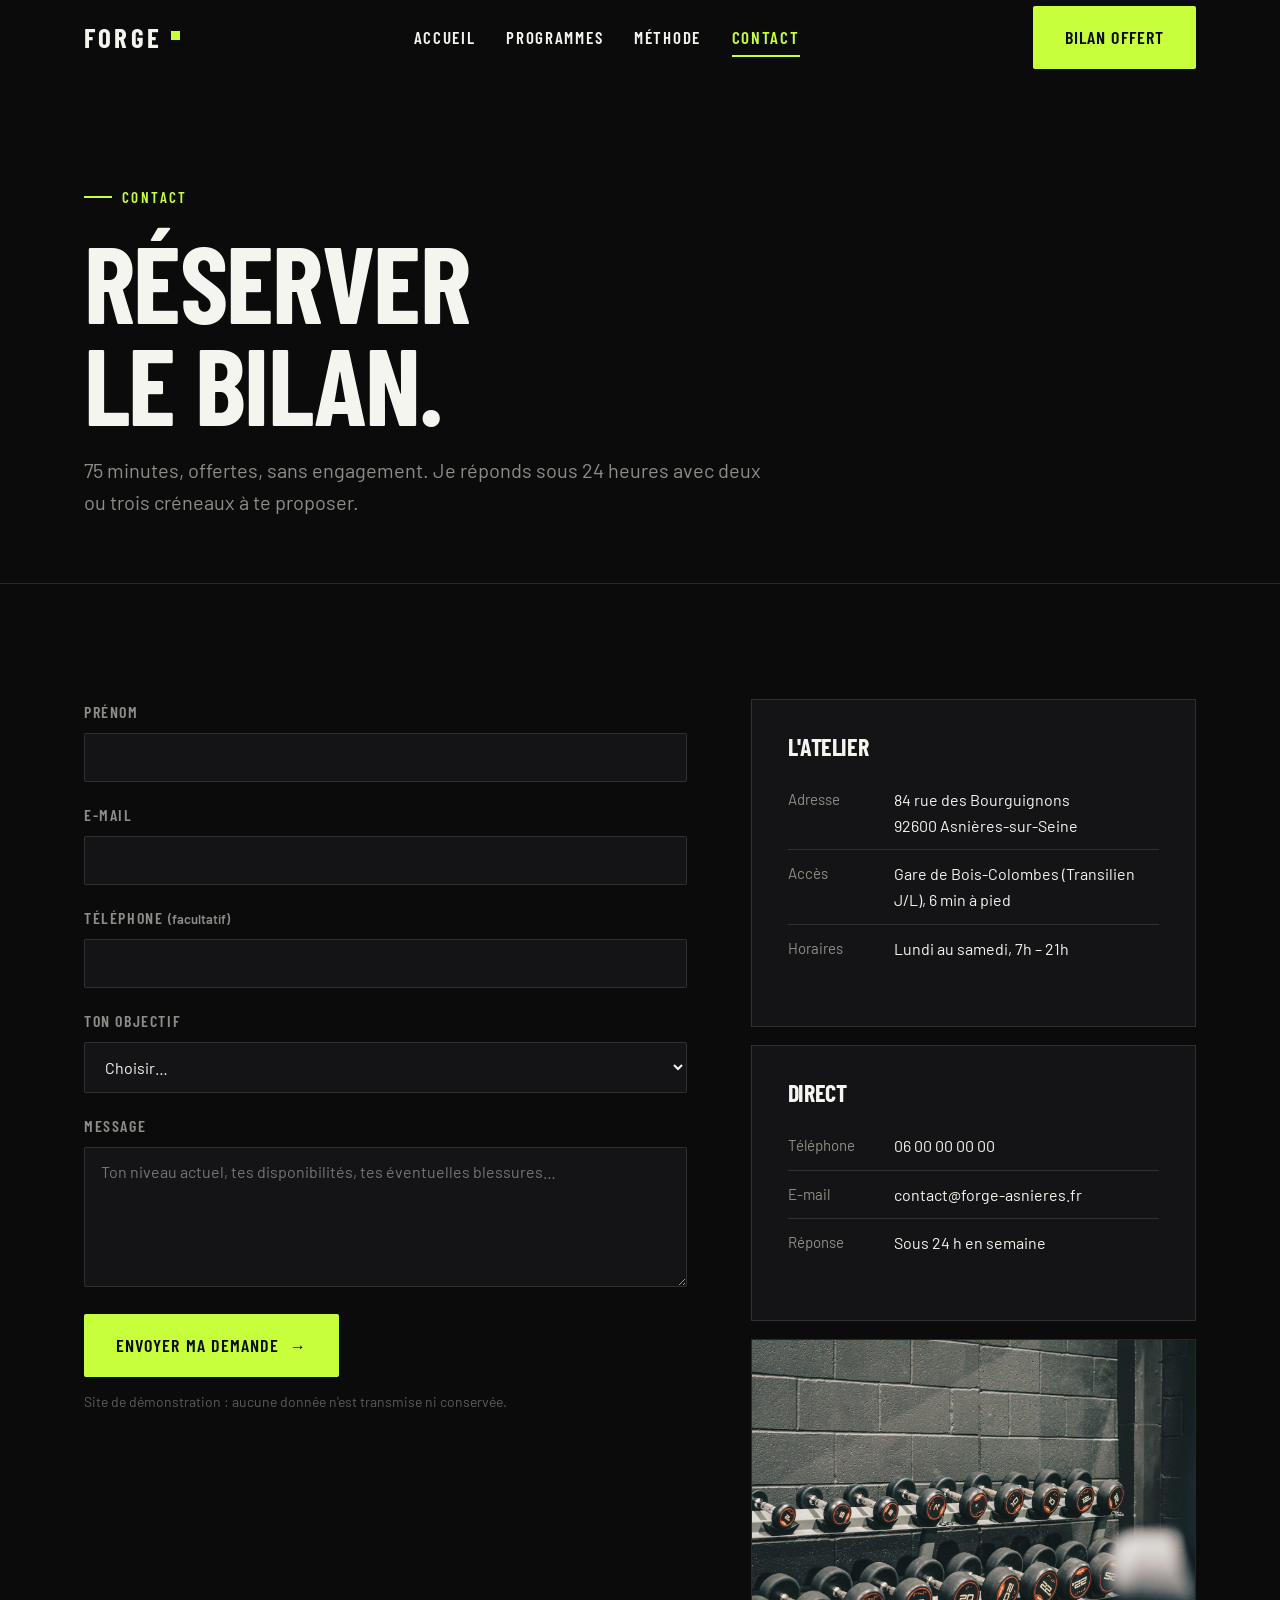
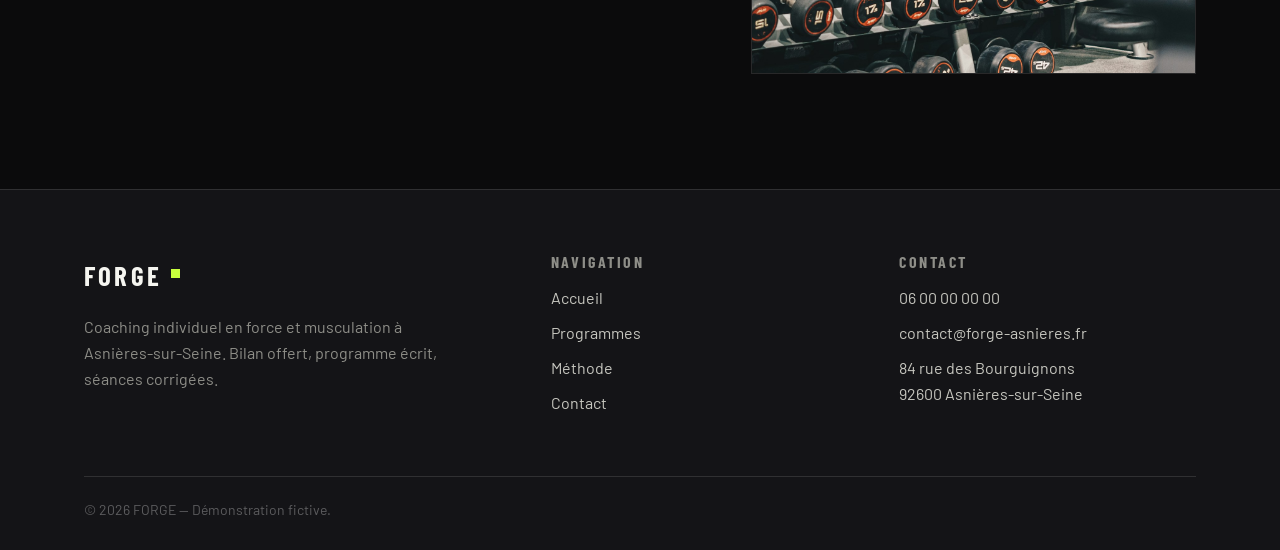
==== commit a1420bfa: "Retire la mention des photos du footer Co-Authored-By: Claude Opus 5.5 <noreply@anthropic.com>" ====
--- a/contact.html
+++ b/contact.html
@@ -158,7 +158,6 @@
     </div>
     <div class="footer-bottom">
       <span>© 2026 FORGE — Démonstration fictive.</span>
-      <span>Photos : Unsplash</span>
     </div>
   </div>
 </footer>
